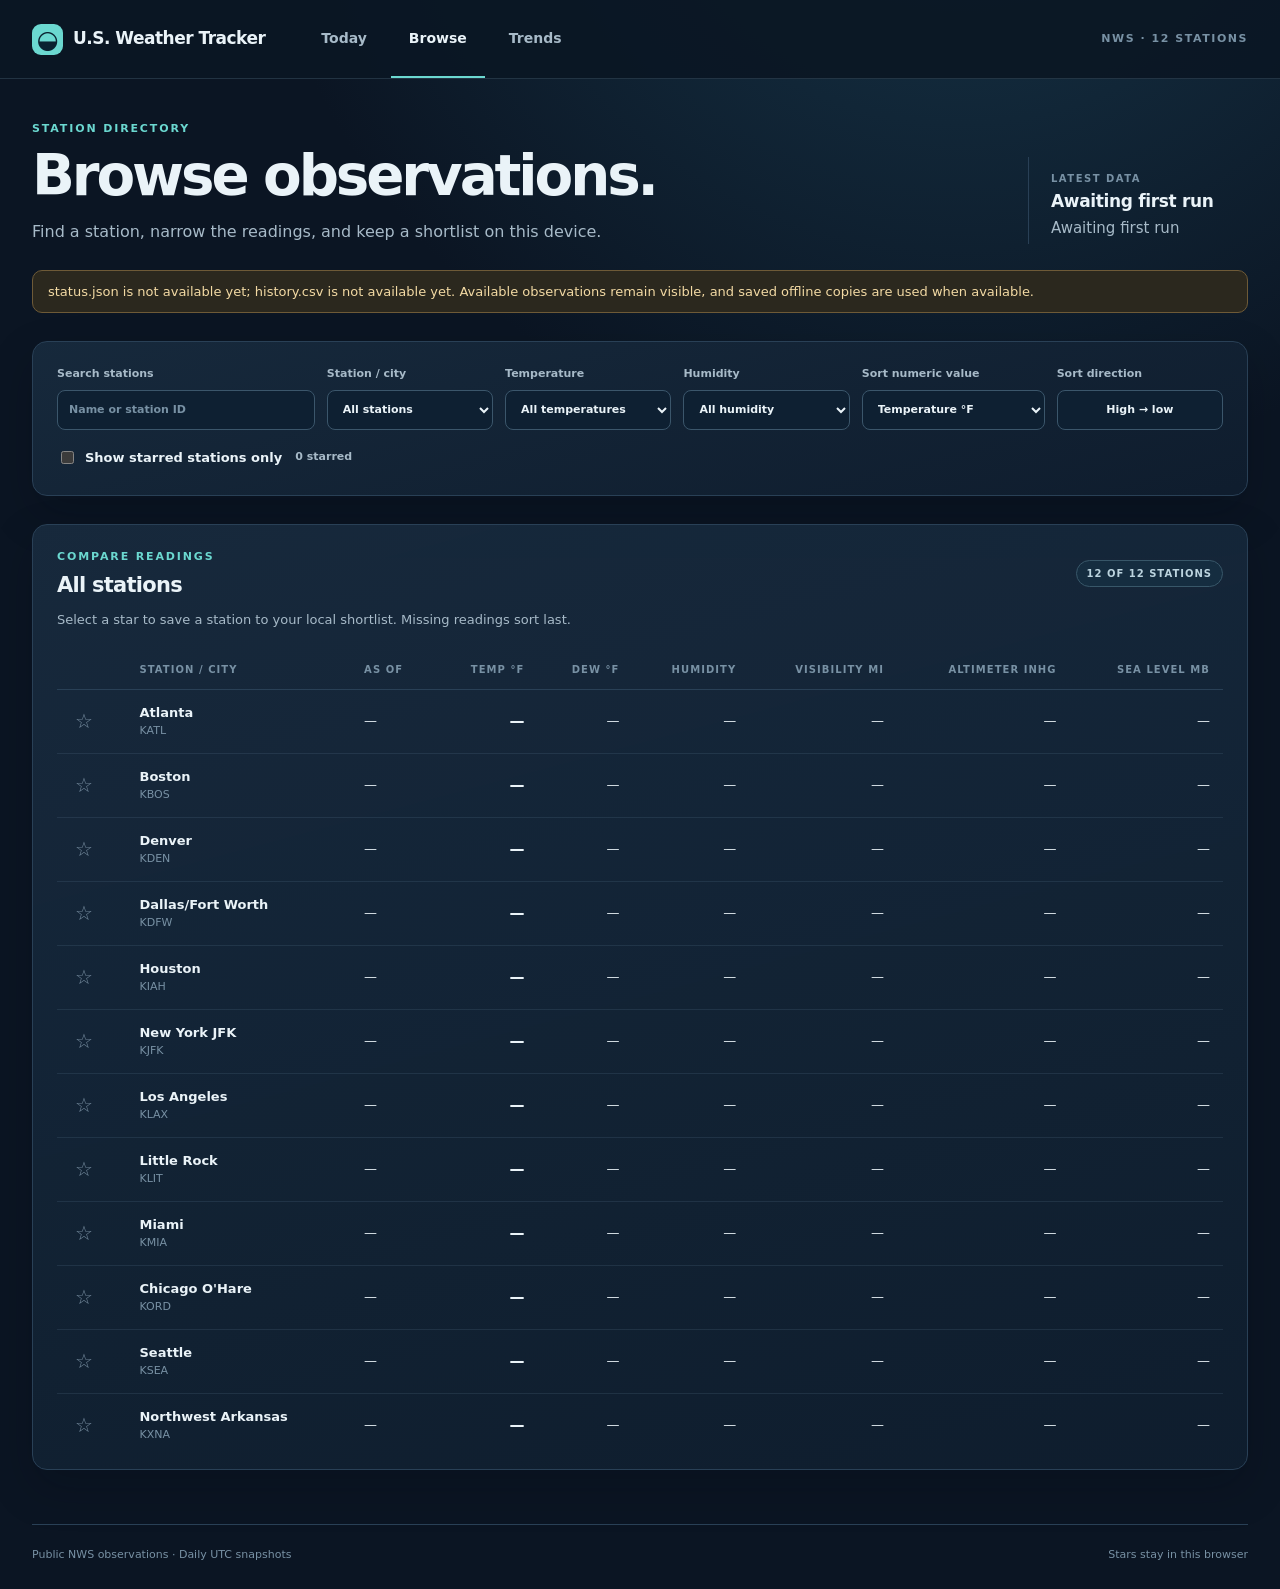
==== browse.html @ fd8ede55 "Build weather tracker website" ====
<!doctype html>
<html lang="en">
<head>
  <meta charset="utf-8">
  <meta name="viewport" content="width=device-width, initial-scale=1">
  <meta name="theme-color" content="#0b1523">
  <meta name="description" content="Search and compare U.S. airport weather observations.">
  <link rel="manifest" href="./manifest.webmanifest">
  <link rel="icon" href="./assets/icon.svg" type="image/svg+xml">
  <link rel="apple-touch-icon" href="./assets/icon-192.png">
  <link rel="stylesheet" href="./css/styles.css">
  <title>Browse · U.S. Weather Tracker</title>
</head>
<body data-page="browse">
  <header class="site-header"><div class="shell header-inner">
    <a class="brand" href="./index.html" aria-label="U.S. Weather Tracker home"><span class="brand-mark" aria-hidden="true">◒</span><span>U.S. Weather Tracker</span></a>
    <nav class="nav" aria-label="Main navigation"><a href="./index.html">Today</a><a href="./browse.html" aria-current="page">Browse</a><a href="./trends.html">Trends</a></nav>
    <span class="header-tag">NWS · 12 STATIONS</span>
  </div></header>
  <main class="shell page">
    <section class="page-intro"><div><p class="eyebrow">Station directory</p><h1>Browse observations.</h1><p class="lede">Find a station, narrow the readings, and keep a shortlist on this device.</p></div><div class="run-meta"><span class="meta-label">LATEST DATA</span><strong id="browse-date">Awaiting first run</strong><span id="browse-run" class="muted">No run time yet</span></div></section>
    <div id="data-message" class="notice" role="status" aria-live="polite">Loading observation data…</div>
    <section class="card section controls-card" aria-label="Browse controls">
      <div class="controls-grid">
        <label class="field field-search">Search stations<input id="station-search" type="search" placeholder="Name or station ID" autocomplete="off"></label>
        <label class="field">Station / city<select id="station-filter"><option value="all">All stations</option></select></label>
        <label class="field">Temperature<select id="temperature-filter"><option value="all">All temperatures</option><option value="cold">Below 40°F</option><option value="mild">40–79°F</option><option value="hot">80°F and above</option><option value="missing">Missing reading</option></select></label>
        <label class="field">Humidity<select id="humidity-filter"><option value="all">All humidity</option><option value="dry">Below 40%</option><option value="moderate">40–69%</option><option value="humid">70% and above</option><option value="missing">Missing reading</option></select></label>
        <label class="field">Sort numeric value<select id="sort-field"><option value="temperature_f">Temperature °F</option><option value="dew_point_f">Dew point °F</option><option value="relative_humidity_pct">Humidity %</option><option value="visibility_miles">Visibility mi</option><option value="altimeter_inhg">Altimeter inHg</option><option value="sea_level_pressure_mb">Sea level pressure mb</option></select></label>
        <div class="field"><span>Sort direction</span><button id="sort-direction" class="control-button" type="button" aria-label="Sort descending" data-direction="desc">High → low</button></div>
      </div>
      <label class="check-label"><input id="starred-only" type="checkbox"> Show starred stations only <span id="starred-count" class="muted">0 starred</span></label>
    </section>
    <section class="section card table-card">
      <div class="section-heading"><div><p class="eyebrow">Compare readings</p><h2>All stations</h2></div><span id="browse-count" class="pill">12 STATIONS</span></div>
      <p class="section-copy">Select a star to save a station to your local shortlist. Missing readings sort last.</p>
      <div class="table-scroll"><table><thead><tr><th><span class="sr-only">Star</span></th><th>Station / city</th><th>As of</th><th class="num">Temp °F</th><th class="num">Dew °F</th><th class="num">Humidity</th><th class="num">Visibility mi</th><th class="num">Altimeter inHg</th><th class="num">Sea level mb</th></tr></thead><tbody id="browse-table"><tr><td colspan="9" class="empty-cell">Waiting for observations.</td></tr></tbody></table></div>
    </section>
  </main>
  <footer class="shell site-footer"><span>Public NWS observations · Daily UTC snapshots</span><span>Stars stay in this browser</span></footer>
  <script type="module" src="./js/browse.js"></script>
</body>
</html>
---- css/styles.css ----
:root{color-scheme:dark;--bg:#0b1523;--panel:#111f30;--panel2:#142539;--line:#294056;--text:#eaf3f8;--muted:#a7bac8;--soft:#7891a4;--accent:#6bd8d0;--accent2:#efc579;--good:#91dfa9;--bad:#f3a7a8;--shadow:0 18px 44px rgba(1,9,17,.22);font-family:ui-sans-serif,system-ui,-apple-system,BlinkMacSystemFont,"Segoe UI",sans-serif;font-synthesis:none}

*{box-sizing:border-box}
html{scroll-behavior:smooth}
body{margin:0;min-height:100vh;background:radial-gradient(circle at 75% -15%,#17374b 0,transparent 35%),var(--bg);color:var(--text);font-size:15px;line-height:1.5}
a{color:inherit}
button,input,select{font:inherit}
button{cursor:pointer}
button:focus-visible,a:focus-visible,input:focus-visible,select:focus-visible{outline:2px solid var(--accent);outline-offset:3px}
.shell{width:min(1380px,calc(100% - 64px));margin-inline:auto}
.site-header{border-bottom:1px solid rgba(119,155,178,.22);background:rgba(10,22,36,.91)}
.header-inner{min-height:78px;display:flex;align-items:center;gap:38px}
.brand{display:flex;align-items:center;gap:10px;text-decoration:none;font-size:17px;font-weight:750;letter-spacing:-.03em;white-space:nowrap}
.brand-mark{display:grid;place-items:center;width:31px;height:31px;border-radius:9px;background:var(--accent);color:#0a2230;font-size:25px;line-height:1}
.nav{display:flex;align-self:stretch;gap:6px}
.nav a{display:flex;align-items:center;padding:0 18px;color:var(--muted);font-size:14px;font-weight:650;text-decoration:none;border-bottom:2px solid transparent}
.nav a:hover,.nav a[aria-current="page"]{color:var(--text)}
.nav a[aria-current="page"]{border-bottom-color:var(--accent)}
.header-tag{margin-left:auto;color:var(--soft);font-size:11px;font-weight:700;letter-spacing:.14em;white-space:nowrap}
.page{padding-top:42px;padding-bottom:54px}
.page-intro{display:flex;justify-content:space-between;gap:32px;align-items:end;margin-bottom:26px}
.eyebrow{margin:0 0 8px;color:var(--accent);font-size:11px;letter-spacing:.17em;text-transform:uppercase;font-weight:800}
h1,h2,h3,p{margin-top:0}
h1{font-size:clamp(36px,4.4vw,59px);letter-spacing:-.055em;line-height:1.07;margin-bottom:14px;font-weight:740}
h2{font-size:21px;letter-spacing:-.035em;line-height:1.2;margin-bottom:0}
h3{font-size:17px;letter-spacing:-.025em;line-height:1.3;margin-bottom:8px}
.lede{max-width:620px;font-size:16px;color:var(--muted);margin:0}
.run-meta{min-width:220px;padding:14px 0 4px 22px;border-left:1px solid var(--line);display:flex;flex-direction:column;gap:3px}
.run-meta strong{font-size:17px;letter-spacing:-.02em}
.meta-label{font-size:10px;color:var(--soft);font-weight:750;letter-spacing:.15em}
.muted{color:var(--muted)}
.notice{padding:11px 15px;border:1px solid #386373;border-radius:10px;background:#12313f;color:#c5e6e8;margin:0 0 24px;font-size:13px}
.notice[data-kind="ready"]{display:none}
.notice[data-kind="warning"]{border-color:#6e5a37;background:#2b281e;color:#f3daa4}
.stat-grid{display:grid;grid-template-columns:repeat(4,minmax(0,1fr));gap:16px}
.stat-card,.card{background:linear-gradient(165deg,rgba(23,42,61,.95),rgba(15,29,46,.97));border:1px solid var(--line);border-radius:15px;box-shadow:var(--shadow)}
.stat-card{min-height:139px;padding:22px 23px;display:flex;flex-direction:column}
.stat-card span{color:var(--muted);font-size:13px;font-weight:650}
.stat-card strong{font-size:39px;letter-spacing:-.06em;line-height:1.14;margin:8px 0 4px;font-variant-numeric:tabular-nums}
.stat-card small{color:var(--soft);font-size:11px}
.section{margin-top:28px}
.card{padding:24px}
.split-section{display:grid;grid-template-columns:1.1fr 1fr;gap:18px}
.section-heading{display:flex;justify-content:space-between;align-items:center;gap:12px;margin-bottom:12px}
.section-copy{color:var(--muted);font-size:13px;margin-bottom:20px}
.pill{display:inline-flex;align-items:center;border:1px solid #385769;border-radius:100px;padding:5px 10px;color:#bcd4df;background:#152d40;font-size:10px;letter-spacing:.1em;font-weight:750;white-space:nowrap}
.empty-state{color:var(--soft);font-size:14px;padding:28px 0}
.move-list{display:flex;flex-direction:column;gap:9px}
.move-row{display:grid;grid-template-columns:29px minmax(0,1fr) auto;align-items:center;gap:13px;padding:12px 14px;border:1px solid var(--line);background:rgba(12,28,43,.6);border-radius:10px}
.move-rank{display:grid;place-items:center;width:28px;height:28px;border-radius:8px;background:#224153;color:var(--accent);font-size:12px;font-weight:800}
.move-name{font-size:13px;font-weight:700}
.move-detail{display:block;color:var(--soft);font-size:11px;margin-top:1px}
.move-delta{color:var(--accent2);font-weight:800;font-size:17px;font-variant-numeric:tabular-nums}
.source-grid{display:grid;grid-template-columns:repeat(3,minmax(0,1fr));gap:8px}
.source-chip{display:flex;align-items:center;gap:8px;min-width:0;padding:9px 10px;border:1px solid var(--line);border-radius:8px;background:rgba(11,26,41,.5);font-size:12px}
.source-chip strong{font-size:12px}
.source-chip span:last-child{overflow:hidden;text-overflow:ellipsis;white-space:nowrap;color:var(--muted)}
.status-dot{width:7px;height:7px;border-radius:50%;flex:none;background:#687d8e}
.status-dot.ok{background:var(--good);box-shadow:0 0 0 3px rgba(145,223,169,.09)}
.status-dot.bad{background:var(--bad)}
.table-card{padding-bottom:12px}
.table-scroll{width:100%;overflow-x:auto}
table{width:100%;border-collapse:collapse;white-space:nowrap}
th{padding:12px 13px;text-align:left;color:var(--soft);font-size:10px;text-transform:uppercase;letter-spacing:.105em;font-weight:800;border-bottom:1px solid var(--line)}
td{padding:13px;border-bottom:1px solid rgba(89,121,143,.2);font-size:13px;font-variant-numeric:tabular-nums}
tbody tr:last-child td{border-bottom:0}
tbody tr:hover td{background:rgba(81,126,148,.08)}
td.num,th.num{text-align:right}
.station-name{display:block;font-size:13px;font-weight:720;color:var(--text)}
.station-id{display:block;color:var(--soft);font-size:11px;margin-top:1px}
.value-main{font-size:15px;font-weight:730}
.positive{color:var(--accent2)}
.negative{color:#9ad6f3}
.zero{color:var(--muted)}
.stale{color:var(--accent2);font-size:10px;margin-left:5px}
.empty-cell{text-align:center;padding:32px;color:var(--muted)}
.site-footer{display:flex;justify-content:space-between;gap:16px;border-top:1px solid var(--line);padding-top:22px;padding-bottom:26px;color:var(--soft);font-size:11px}
.controls-grid{display:grid;grid-template-columns:1.55fr repeat(3,1fr) 1.1fr 1fr;gap:12px}
.field{display:flex;flex-direction:column;gap:7px;color:var(--muted);font-size:11px;font-weight:700}
.field input,.field select,.control-button{width:100%;min-height:40px;border:1px solid #3b566b;border-radius:8px;background:#0e2032;color:var(--text);padding:8px 11px}
.field input::placeholder{color:#7891a4}
.field select{padding-right:24px}
.control-button:hover{border-color:var(--accent);background:#153148}
.check-label{display:inline-flex;align-items:center;gap:8px;margin-top:18px;color:var(--text);font-size:13px;font-weight:650;cursor:pointer}
.check-label input,.station-check input{accent-color:var(--accent)}
.check-label .muted{font-size:11px;margin-left:5px}
.star-button{border:0;background:transparent;color:#73899c;font-size:20px;padding:2px 5px;line-height:1}
.star-button[aria-pressed="true"]{color:var(--accent2)}
.selection-toolbar{display:flex;gap:9px;margin:0 0 17px}
.selection-toolbar .control-button{width:auto;min-height:34px;padding:6px 12px;font-size:12px}
.station-check-grid{display:grid;grid-template-columns:repeat(4,minmax(0,1fr));gap:8px}
.station-check{display:flex;gap:9px;align-items:center;padding:10px 11px;border:1px solid var(--line);border-radius:8px;background:#0f2133;font-size:12px;cursor:pointer}
.station-check small{color:var(--soft);margin-left:auto}
.chart-grid,.finding-grid{display:grid;grid-template-columns:repeat(2,minmax(0,1fr));gap:18px}
.chart-card,.finding-card{padding:22px}
.chart-card h3{margin:0 0 4px}
.chart-subtitle,.finding-card p{color:var(--muted);font-size:13px;margin-bottom:12px}
.chart-wrap{min-height:235px;display:flex;align-items:center}
.chart-wrap svg{display:block;width:100%;height:auto}
.chart-empty{padding:60px 14px;text-align:center;width:100%;color:var(--soft);font-size:13px}
.chart-legend{display:flex;flex-wrap:wrap;gap:8px 13px;margin-top:8px}
.legend-item{display:inline-flex;align-items:center;gap:6px;color:var(--muted);font-size:10px}
.legend-swatch{width:12px;height:3px;border-radius:2px}
.finding-card{display:flex;flex-direction:column}
.finding-card .chart-wrap{margin-top:auto}
.finding-card .method{border-top:1px solid var(--line);padding-top:11px;margin-top:4px;color:var(--soft);font-size:11px}
.finding-number{color:var(--accent);font-weight:750}
.sr-only{position:absolute;width:1px;height:1px;padding:0;margin:-1px;overflow:hidden;clip:rect(0,0,0,0);white-space:nowrap;border:0}

@media(max-width:1100px){.controls-grid{grid-template-columns:repeat(3,minmax(0,1fr))}
.source-grid{grid-template-columns:repeat(2,minmax(0,1fr))}
.station-check-grid{grid-template-columns:repeat(3,minmax(0,1fr))}
}

@media(max-width:800px){.shell{width:min(100% - 32px,1380px)}
.header-inner{min-height:69px;gap:12px;flex-wrap:wrap;padding-top:10px}
.brand{font-size:15px}
.header-tag{display:none}
.nav{order:3;width:100%;height:43px}
.nav a{padding:0 12px}
.page{padding-top:30px}
.page-intro{align-items:start;flex-direction:column;gap:20px}
.run-meta{padding:0 0 0 14px}
.stat-grid{grid-template-columns:repeat(2,minmax(0,1fr))}
.split-section,.chart-grid,.finding-grid{grid-template-columns:1fr}
.station-check-grid{grid-template-columns:repeat(2,minmax(0,1fr))}
}

@media(max-width:560px){.stat-grid{gap:9px}
.stat-card{padding:16px;min-height:122px}
.stat-card strong{font-size:33px}
.card{padding:17px}
.controls-grid{grid-template-columns:repeat(2,minmax(0,1fr))}
.field-search{grid-column:1/-1}
.source-grid{grid-template-columns:repeat(2,minmax(0,1fr))}
.station-check-grid{grid-template-columns:1fr 1fr}
.site-footer{flex-direction:column}
.move-row{gap:8px;padding:10px}
.move-delta{font-size:15px}
}
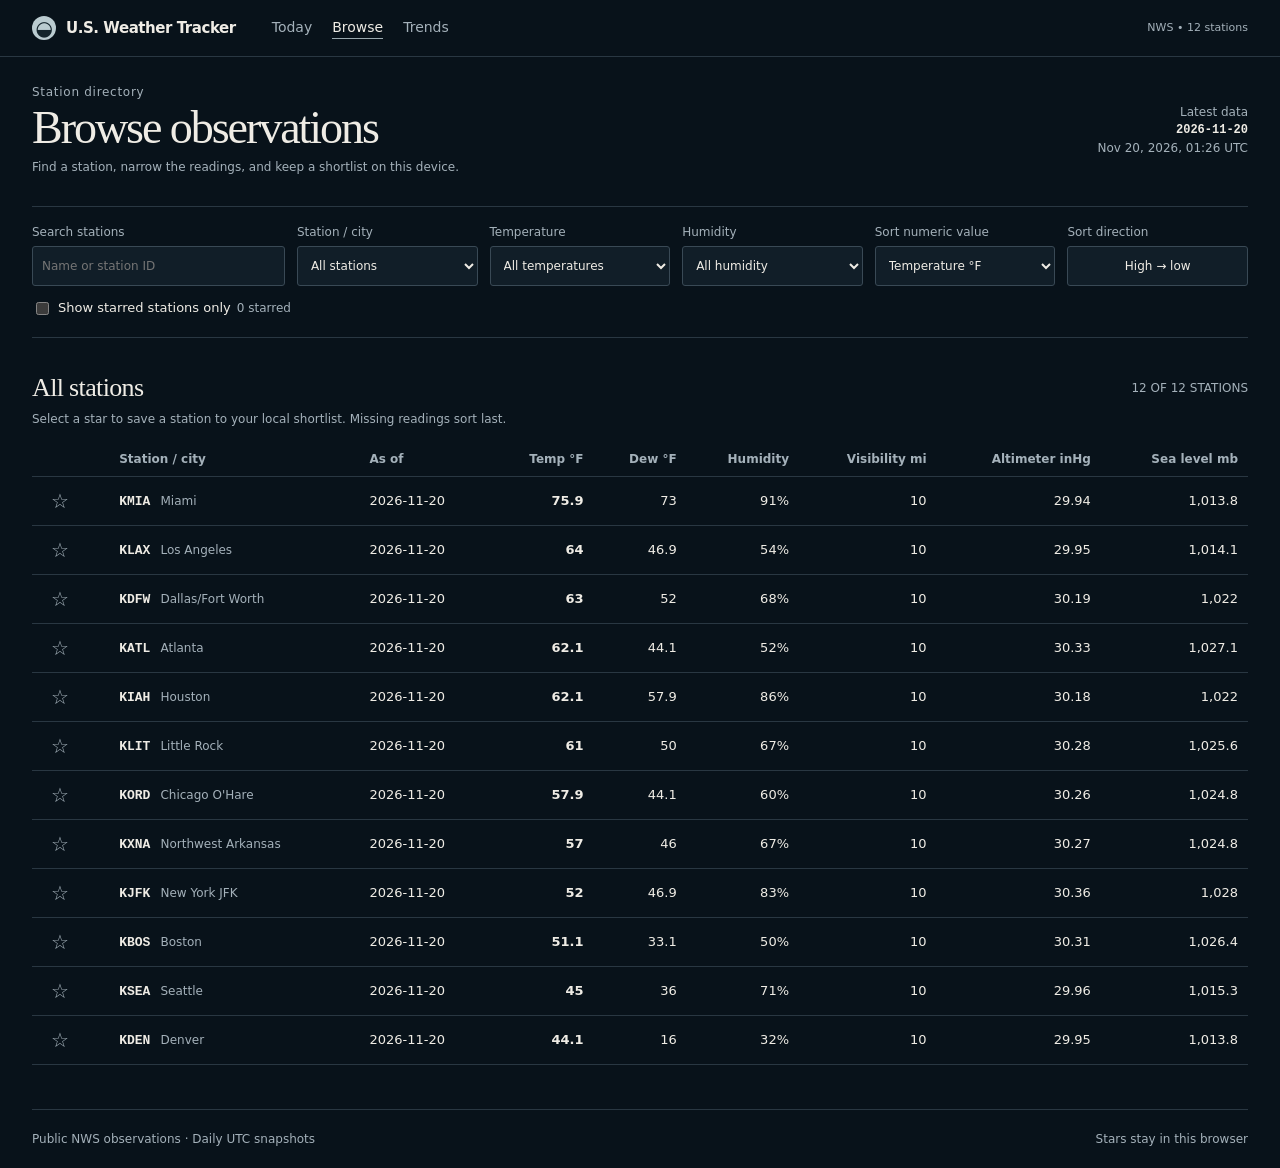
==== commit 80c6e387: "Redesign Weather Tracker frontend" ====
--- a/browse.html
+++ b/browse.html
@@ -3,7 +3,7 @@
 <head>
   <meta charset="utf-8">
   <meta name="viewport" content="width=device-width, initial-scale=1">
-  <meta name="theme-color" content="#0b1523">
+  <meta name="theme-color" content="#08121a">
   <meta name="description" content="Search and compare U.S. airport weather observations.">
   <link rel="manifest" href="./manifest.webmanifest">
   <link rel="icon" href="./assets/icon.svg" type="image/svg+xml">
@@ -15,10 +15,10 @@
   <header class="site-header"><div class="shell header-inner">
     <a class="brand" href="./index.html" aria-label="U.S. Weather Tracker home"><span class="brand-mark" aria-hidden="true">◒</span><span>U.S. Weather Tracker</span></a>
     <nav class="nav" aria-label="Main navigation"><a href="./index.html">Today</a><a href="./browse.html" aria-current="page">Browse</a><a href="./trends.html">Trends</a></nav>
-    <span class="header-tag">NWS · 12 STATIONS</span>
+    <span class="header-tag">NWS • 12 stations</span>
   </div></header>
   <main class="shell page">
-    <section class="page-intro"><div><p class="eyebrow">Station directory</p><h1>Browse observations.</h1><p class="lede">Find a station, narrow the readings, and keep a shortlist on this device.</p></div><div class="run-meta"><span class="meta-label">LATEST DATA</span><strong id="browse-date">Awaiting first run</strong><span id="browse-run" class="muted">No run time yet</span></div></section>
+    <section class="page-intro"><div><p class="eyebrow">Station directory</p><h1>Browse observations</h1><p class="lede">Find a station, narrow the readings, and keep a shortlist on this device.</p></div><div class="run-meta"><span class="meta-label">Latest data</span><strong id="browse-date">Awaiting first run</strong><span id="browse-run" class="muted">No run time yet</span></div></section>
     <div id="data-message" class="notice" role="status" aria-live="polite">Loading observation data…</div>
     <section class="card section controls-card" aria-label="Browse controls">
       <div class="controls-grid">
@@ -32,7 +32,7 @@
       <label class="check-label"><input id="starred-only" type="checkbox"> Show starred stations only <span id="starred-count" class="muted">0 starred</span></label>
     </section>
     <section class="section card table-card">
-      <div class="section-heading"><div><p class="eyebrow">Compare readings</p><h2>All stations</h2></div><span id="browse-count" class="pill">12 STATIONS</span></div>
+      <div class="section-heading"><div><h2>All stations</h2></div><span id="browse-count" class="pill">12 STATIONS</span></div>
       <p class="section-copy">Select a star to save a station to your local shortlist. Missing readings sort last.</p>
       <div class="table-scroll"><table><thead><tr><th><span class="sr-only">Star</span></th><th>Station / city</th><th>As of</th><th class="num">Temp °F</th><th class="num">Dew °F</th><th class="num">Humidity</th><th class="num">Visibility mi</th><th class="num">Altimeter inHg</th><th class="num">Sea level mb</th></tr></thead><tbody id="browse-table"><tr><td colspan="9" class="empty-cell">Waiting for observations.</td></tr></tbody></table></div>
     </section>
--- a/css/styles.css
+++ b/css/styles.css
@@ -1,141 +1,103 @@
-:root{color-scheme:dark;--bg:#0b1523;--panel:#111f30;--panel2:#142539;--line:#294056;--text:#eaf3f8;--muted:#a7bac8;--soft:#7891a4;--accent:#6bd8d0;--accent2:#efc579;--good:#91dfa9;--bad:#f3a7a8;--shadow:0 18px 44px rgba(1,9,17,.22);font-family:ui-sans-serif,system-ui,-apple-system,BlinkMacSystemFont,"Segoe UI",sans-serif;font-synthesis:none}
-
-*{box-sizing:border-box}
-html{scroll-behavior:smooth}
-body{margin:0;min-height:100vh;background:radial-gradient(circle at 75% -15%,#17374b 0,transparent 35%),var(--bg);color:var(--text);font-size:15px;line-height:1.5}
-a{color:inherit}
-button,input,select{font:inherit}
-button{cursor:pointer}
-button:focus-visible,a:focus-visible,input:focus-visible,select:focus-visible{outline:2px solid var(--accent);outline-offset:3px}
-.shell{width:min(1380px,calc(100% - 64px));margin-inline:auto}
-.site-header{border-bottom:1px solid rgba(119,155,178,.22);background:rgba(10,22,36,.91)}
-.header-inner{min-height:78px;display:flex;align-items:center;gap:38px}
-.brand{display:flex;align-items:center;gap:10px;text-decoration:none;font-size:17px;font-weight:750;letter-spacing:-.03em;white-space:nowrap}
-.brand-mark{display:grid;place-items:center;width:31px;height:31px;border-radius:9px;background:var(--accent);color:#0a2230;font-size:25px;line-height:1}
-.nav{display:flex;align-self:stretch;gap:6px}
-.nav a{display:flex;align-items:center;padding:0 18px;color:var(--muted);font-size:14px;font-weight:650;text-decoration:none;border-bottom:2px solid transparent}
-.nav a:hover,.nav a[aria-current="page"]{color:var(--text)}
-.nav a[aria-current="page"]{border-bottom-color:var(--accent)}
-.header-tag{margin-left:auto;color:var(--soft);font-size:11px;font-weight:700;letter-spacing:.14em;white-space:nowrap}
-.page{padding-top:42px;padding-bottom:54px}
-.page-intro{display:flex;justify-content:space-between;gap:32px;align-items:end;margin-bottom:26px}
-.eyebrow{margin:0 0 8px;color:var(--accent);font-size:11px;letter-spacing:.17em;text-transform:uppercase;font-weight:800}
-h1,h2,h3,p{margin-top:0}
-h1{font-size:clamp(36px,4.4vw,59px);letter-spacing:-.055em;line-height:1.07;margin-bottom:14px;font-weight:740}
-h2{font-size:21px;letter-spacing:-.035em;line-height:1.2;margin-bottom:0}
-h3{font-size:17px;letter-spacing:-.025em;line-height:1.3;margin-bottom:8px}
-.lede{max-width:620px;font-size:16px;color:var(--muted);margin:0}
-.run-meta{min-width:220px;padding:14px 0 4px 22px;border-left:1px solid var(--line);display:flex;flex-direction:column;gap:3px}
-.run-meta strong{font-size:17px;letter-spacing:-.02em}
-.meta-label{font-size:10px;color:var(--soft);font-weight:750;letter-spacing:.15em}
-.muted{color:var(--muted)}
-.notice{padding:11px 15px;border:1px solid #386373;border-radius:10px;background:#12313f;color:#c5e6e8;margin:0 0 24px;font-size:13px}
-.notice[data-kind="ready"]{display:none}
-.notice[data-kind="warning"]{border-color:#6e5a37;background:#2b281e;color:#f3daa4}
-.stat-grid{display:grid;grid-template-columns:repeat(4,minmax(0,1fr));gap:16px}
-.stat-card,.card{background:linear-gradient(165deg,rgba(23,42,61,.95),rgba(15,29,46,.97));border:1px solid var(--line);border-radius:15px;box-shadow:var(--shadow)}
-.stat-card{min-height:139px;padding:22px 23px;display:flex;flex-direction:column}
-.stat-card span{color:var(--muted);font-size:13px;font-weight:650}
-.stat-card strong{font-size:39px;letter-spacing:-.06em;line-height:1.14;margin:8px 0 4px;font-variant-numeric:tabular-nums}
-.stat-card small{color:var(--soft);font-size:11px}
-.section{margin-top:28px}
-.card{padding:24px}
-.split-section{display:grid;grid-template-columns:1.1fr 1fr;gap:18px}
-.section-heading{display:flex;justify-content:space-between;align-items:center;gap:12px;margin-bottom:12px}
-.section-copy{color:var(--muted);font-size:13px;margin-bottom:20px}
-.pill{display:inline-flex;align-items:center;border:1px solid #385769;border-radius:100px;padding:5px 10px;color:#bcd4df;background:#152d40;font-size:10px;letter-spacing:.1em;font-weight:750;white-space:nowrap}
-.empty-state{color:var(--soft);font-size:14px;padding:28px 0}
-.move-list{display:flex;flex-direction:column;gap:9px}
-.move-row{display:grid;grid-template-columns:29px minmax(0,1fr) auto;align-items:center;gap:13px;padding:12px 14px;border:1px solid var(--line);background:rgba(12,28,43,.6);border-radius:10px}
-.move-rank{display:grid;place-items:center;width:28px;height:28px;border-radius:8px;background:#224153;color:var(--accent);font-size:12px;font-weight:800}
-.move-name{font-size:13px;font-weight:700}
-.move-detail{display:block;color:var(--soft);font-size:11px;margin-top:1px}
-.move-delta{color:var(--accent2);font-weight:800;font-size:17px;font-variant-numeric:tabular-nums}
-.source-grid{display:grid;grid-template-columns:repeat(3,minmax(0,1fr));gap:8px}
-.source-chip{display:flex;align-items:center;gap:8px;min-width:0;padding:9px 10px;border:1px solid var(--line);border-radius:8px;background:rgba(11,26,41,.5);font-size:12px}
-.source-chip strong{font-size:12px}
-.source-chip span:last-child{overflow:hidden;text-overflow:ellipsis;white-space:nowrap;color:var(--muted)}
-.status-dot{width:7px;height:7px;border-radius:50%;flex:none;background:#687d8e}
-.status-dot.ok{background:var(--good);box-shadow:0 0 0 3px rgba(145,223,169,.09)}
-.status-dot.bad{background:var(--bad)}
-.table-card{padding-bottom:12px}
-.table-scroll{width:100%;overflow-x:auto}
-table{width:100%;border-collapse:collapse;white-space:nowrap}
-th{padding:12px 13px;text-align:left;color:var(--soft);font-size:10px;text-transform:uppercase;letter-spacing:.105em;font-weight:800;border-bottom:1px solid var(--line)}
-td{padding:13px;border-bottom:1px solid rgba(89,121,143,.2);font-size:13px;font-variant-numeric:tabular-nums}
-tbody tr:last-child td{border-bottom:0}
-tbody tr:hover td{background:rgba(81,126,148,.08)}
-td.num,th.num{text-align:right}
-.station-name{display:block;font-size:13px;font-weight:720;color:var(--text)}
-.station-id{display:block;color:var(--soft);font-size:11px;margin-top:1px}
-.value-main{font-size:15px;font-weight:730}
-.positive{color:var(--accent2)}
-.negative{color:#9ad6f3}
-.zero{color:var(--muted)}
-.stale{color:var(--accent2);font-size:10px;margin-left:5px}
-.empty-cell{text-align:center;padding:32px;color:var(--muted)}
-.site-footer{display:flex;justify-content:space-between;gap:16px;border-top:1px solid var(--line);padding-top:22px;padding-bottom:26px;color:var(--soft);font-size:11px}
-.controls-grid{display:grid;grid-template-columns:1.55fr repeat(3,1fr) 1.1fr 1fr;gap:12px}
-.field{display:flex;flex-direction:column;gap:7px;color:var(--muted);font-size:11px;font-weight:700}
-.field input,.field select,.control-button{width:100%;min-height:40px;border:1px solid #3b566b;border-radius:8px;background:#0e2032;color:var(--text);padding:8px 11px}
-.field input::placeholder{color:#7891a4}
-.field select{padding-right:24px}
-.control-button:hover{border-color:var(--accent);background:#153148}
-.check-label{display:inline-flex;align-items:center;gap:8px;margin-top:18px;color:var(--text);font-size:13px;font-weight:650;cursor:pointer}
-.check-label input,.station-check input{accent-color:var(--accent)}
-.check-label .muted{font-size:11px;margin-left:5px}
-.star-button{border:0;background:transparent;color:#73899c;font-size:20px;padding:2px 5px;line-height:1}
-.star-button[aria-pressed="true"]{color:var(--accent2)}
-.selection-toolbar{display:flex;gap:9px;margin:0 0 17px}
-.selection-toolbar .control-button{width:auto;min-height:34px;padding:6px 12px;font-size:12px}
-.station-check-grid{display:grid;grid-template-columns:repeat(4,minmax(0,1fr));gap:8px}
-.station-check{display:flex;gap:9px;align-items:center;padding:10px 11px;border:1px solid var(--line);border-radius:8px;background:#0f2133;font-size:12px;cursor:pointer}
-.station-check small{color:var(--soft);margin-left:auto}
-.chart-grid,.finding-grid{display:grid;grid-template-columns:repeat(2,minmax(0,1fr));gap:18px}
-.chart-card,.finding-card{padding:22px}
-.chart-card h3{margin:0 0 4px}
-.chart-subtitle,.finding-card p{color:var(--muted);font-size:13px;margin-bottom:12px}
-.chart-wrap{min-height:235px;display:flex;align-items:center}
-.chart-wrap svg{display:block;width:100%;height:auto}
-.chart-empty{padding:60px 14px;text-align:center;width:100%;color:var(--soft);font-size:13px}
-.chart-legend{display:flex;flex-wrap:wrap;gap:8px 13px;margin-top:8px}
-.legend-item{display:inline-flex;align-items:center;gap:6px;color:var(--muted);font-size:10px}
-.legend-swatch{width:12px;height:3px;border-radius:2px}
-.finding-card{display:flex;flex-direction:column}
-.finding-card .chart-wrap{margin-top:auto}
-.finding-card .method{border-top:1px solid var(--line);padding-top:11px;margin-top:4px;color:var(--soft);font-size:11px}
-.finding-number{color:var(--accent);font-weight:750}
-.sr-only{position:absolute;width:1px;height:1px;padding:0;margin:-1px;overflow:hidden;clip:rect(0,0,0,0);white-space:nowrap;border:0}
-
-@media(max-width:1100px){.controls-grid{grid-template-columns:repeat(3,minmax(0,1fr))}
-.source-grid{grid-template-columns:repeat(2,minmax(0,1fr))}
-.station-check-grid{grid-template-columns:repeat(3,minmax(0,1fr))}
+:root {
+  color-scheme: dark;
+  --bg: #08121a;
+  --surface: #111e28;
+  --text: #efece5;
+  --muted: #a4b1ba;
+  --line: #293742;
+  --accent: #b1d1df;
+  --selected: #20303b;
+  --good: #a5c7ab;
+  --mono: ui-monospace, SFMono-Regular, Consolas, monospace;
+  --display: Georgia, "Times New Roman", serif;
+  font: 15px/1.5 system-ui, sans-serif;
 }
-
-@media(max-width:800px){.shell{width:min(100% - 32px,1380px)}
-.header-inner{min-height:69px;gap:12px;flex-wrap:wrap;padding-top:10px}
-.brand{font-size:15px}
-.header-tag{display:none}
-.nav{order:3;width:100%;height:43px}
-.nav a{padding:0 12px}
-.page{padding-top:30px}
-.page-intro{align-items:start;flex-direction:column;gap:20px}
-.run-meta{padding:0 0 0 14px}
-.stat-grid{grid-template-columns:repeat(2,minmax(0,1fr))}
-.split-section,.chart-grid,.finding-grid{grid-template-columns:1fr}
-.station-check-grid{grid-template-columns:repeat(2,minmax(0,1fr))}
+* {box-sizing:border-box}
+body {margin:0;background:var(--bg);color:var(--text)}
+a,button,input,select {color:inherit}
+button,input,select {font:inherit}
+button,summary {cursor:pointer}
+:focus-visible {outline:2px solid var(--accent);outline-offset:3px}
+.shell {width:min(1380px,calc(100% - 64px));margin-inline:auto}
+.site-header,.controls-card {border-bottom:1px solid var(--line)}
+.header-inner,.brand,.nav,.nav a,.section-heading,.page-intro,.site-footer {display:flex;align-items:center}
+.header-inner {min-height:56px;gap:36px}
+.brand,.nav a {text-decoration:none}
+.brand {gap:10px;font-weight:720;letter-spacing:-.03em}
+.brand-mark {display:grid;place-items:center;background:#bacbd0;color:#14242c;border-radius:50%;width:24px;height:24px;font-size:20px;line-height:1}
+.nav {align-self:stretch;gap:20px}
+.nav a {font-size:14px;color:var(--muted);border-bottom:1px solid transparent}
+.nav a:hover,.nav a[aria-current] {color:var(--text)}
+.nav a[aria-current] {border-color:#99a8ae}
+.header-tag {margin-left:auto;font-size:11px;color:var(--muted)}
+.page {padding-block:26px 44px}
+.page-intro,.section-heading,.site-footer {justify-content:space-between;gap:16px}
+.page-intro {margin-bottom:18px}
+h1,h2,h3,p {margin:0}
+h1,h2 {font-family:var(--display);font-weight:500}
+h1 {font-size:clamp(30px,3.6vw,52px);line-height:1.05;letter-spacing:-.045em;margin:3px 0 6px}
+h2 {font-size:26px;letter-spacing:-.025em}
+h3 {font-size:17px}
+.eyebrow,.lede,.run-meta,.section-copy,.muted,.pill,.site-footer,.chart-subtitle,.method {font-size:12px;color:var(--muted)}
+.eyebrow {letter-spacing:.06em}
+.run-meta {display:grid;text-align:right}
+.run-meta strong,.directory-code,.station-code,.move-code,.station-title small,.station-check strong {font-family:var(--mono)}
+.run-meta strong {color:var(--text);font-size:12px}
+.section {margin-top:30px}
+.section-copy {margin:3px 0 14px}
+.site-footer {padding-block:20px;border-top:1px solid var(--line)}
+.notice {padding:12px;margin-bottom:16px;background:var(--surface)}
+.notice[data-kind=ready] {display:none}
+.controls-card {border-top:1px solid var(--line);padding-block:16px}
+.controls-grid {display:grid;grid-template-columns:1.4fr repeat(5,minmax(0,1fr));gap:12px}
+.field {display:grid;gap:5px;min-width:0;font-size:12px;color:var(--muted)}
+.field input,.field select,.control-button {min-width:0;width:100%;min-height:40px;border:1px solid #394955;border-radius:3px;padding:6px 9px;background:var(--surface);color:var(--text)}
+.control-button:hover,.station-check:hover {background:var(--selected)}
+input[type=checkbox] {accent-color:var(--accent)}
+.check-label,.station-check {display:inline-flex;align-items:center;gap:6px;font-size:13px;cursor:pointer}
+.check-label {margin-top:12px}
+.table-scroll {width:100%;overflow-x:auto}
+table {width:100%;border-collapse:collapse;white-space:nowrap;font-variant-numeric:tabular-nums}
+th,td {padding:8px 10px;text-align:left;border-bottom:1px solid var(--line);font-size:13px}
+th {color:var(--muted);font-weight:550;font-size:12px}
+.num {text-align:right}
+.value-main {font-weight:700}
+tbody tr:hover,.selected td {background:var(--selected)}
+.station-city,.stale {color:var(--muted);margin-left:10px;font-size:12px}
+.star-button {background:none;border:0;color:var(--muted);font-size:20px;min-width:36px;min-height:32px}
+.star-button[aria-pressed=true],.positive {color:#dec098}
+.negative {color:#aecde2}
+.empty-cell,.empty-state,.chart-empty {color:var(--muted);padding:24px}
+.selection-toolbar,.station-check-grid,.chart-legend {display:flex;flex-wrap:wrap;gap:6px}
+.selection-toolbar {margin-bottom:10px}
+.selection-toolbar button {width:auto;font-size:12px}
+.station-check {padding:5px 8px;border-radius:2px}
+.station-check:has(:checked) {color:#d7e3e8;background:#1c2c37}
+.station-check small {color:var(--muted)}
+.chart-grid,.finding-grid {display:grid;grid-template-columns:repeat(2,minmax(0,1fr));gap:22px 32px;margin-top:12px}
+.chart-card,.finding-card {min-width:0;padding:16px 0;border-top:1px solid var(--line)}
+.chart-wrap svg {display:block;width:100%;height:auto}
+.chart-legend {gap:4px 12px}
+.legend-item {display:inline-flex;align-items:center;gap:4px;color:var(--muted);font:11px var(--mono)}
+.legend-swatch {width:12px;height:2px}
+.finding-description,.method {margin:8px 0}
+.source-chip {display:flex;align-items:center;gap:7px;font-size:12px}
+.status-dot {width:7px;height:7px;background:var(--muted);border-radius:50%}
+.status-dot.ok {background:var(--good)}
+.status-dot.bad {background:#dfac98}
+.sr-only {position:absolute;width:1px;height:1px;padding:0;overflow:hidden;clip-path:inset(50%);white-space:nowrap}
+@media(max-width:1100px){.controls-grid {grid-template-columns:repeat(3,minmax(0,1fr))}}
+@media(max-width:800px){
+  .shell {width:calc(100% - 28px)}
+  .chart-grid,.finding-grid {grid-template-columns:1fr}
+  .header-inner {gap:16px}
 }
-
-@media(max-width:560px){.stat-grid{gap:9px}
-.stat-card{padding:16px;min-height:122px}
-.stat-card strong{font-size:33px}
-.card{padding:17px}
-.controls-grid{grid-template-columns:repeat(2,minmax(0,1fr))}
-.field-search{grid-column:1/-1}
-.source-grid{grid-template-columns:repeat(2,minmax(0,1fr))}
-.station-check-grid{grid-template-columns:1fr 1fr}
-.site-footer{flex-direction:column}
-.move-row{gap:8px;padding:10px}
-.move-delta{font-size:15px}
+@media(max-width:560px){
+  .header-inner {flex-wrap:wrap;gap:4px;padding-top:10px}
+  .nav {order:3;width:100%;height:40px}
+  .page-intro {align-items:flex-start;flex-wrap:wrap;gap:10px}
+  .run-meta {text-align:left}
+  .controls-grid {grid-template-columns:repeat(2,minmax(0,1fr))}
+  .field-search {grid-column:1/-1}
+  .site-footer {align-items:flex-start;flex-direction:column;gap:4px}
 }
-
